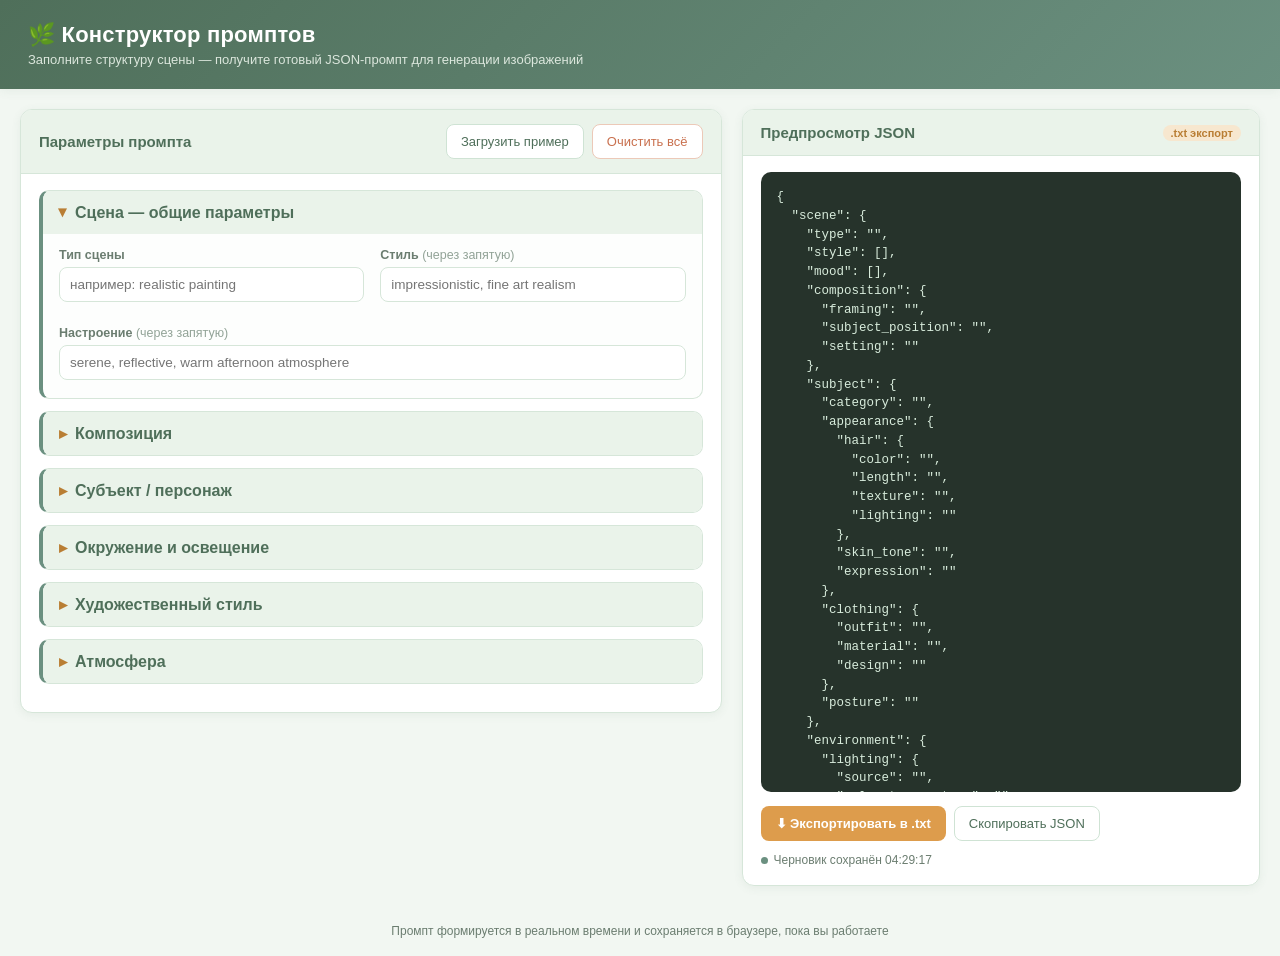
==== index.html @ dfffb236 "Добавить дашборд-конструктор промптов с экспортом в JSON/txt Одностраничное приложение на HTML/CSS/J" ====
<!DOCTYPE html>
<html lang="ru">
<head>
<meta charset="UTF-8">
<meta name="viewport" content="width=device-width, initial-scale=1.0">
<title>Конструктор промптов</title>
<style>
  :root{
    --bg: #f2f7f2;
    --surface: #ffffff;
    --surface-soft: #eaf3ea;
    --border: #d6e6d9;
    --text: #2c3a30;
    --text-muted: #6b7d70;
    --primary: #6b9080;
    --primary-dark: #4f6f5a;
    --primary-light: #cfe3d4;
    --accent: #dd9c4c;
    --accent-dark: #b97e34;
    --accent-soft: #f7e7cf;
    --danger: #c9714f;
    --radius: 12px;
    --shadow: 0 2px 10px rgba(79, 111, 90, 0.08);
  }
  *{ box-sizing: border-box; }
  body{
    margin:0;
    font-family: "Segoe UI", "PT Sans", Arial, sans-serif;
    background: var(--bg);
    color: var(--text);
    min-height:100vh;
    padding: 0;
  }
  header{
    background: linear-gradient(135deg, var(--primary-dark), var(--primary));
    color:#fff;
    padding: 22px 28px;
    box-shadow: var(--shadow);
  }
  header h1{
    margin:0 0 4px 0;
    font-size: 22px;
    font-weight: 600;
    letter-spacing: 0.2px;
  }
  header p{
    margin:0;
    font-size: 13px;
    color: #eaf3ea;
    opacity: 0.9;
  }
  .layout{
    display:grid;
    grid-template-columns: 1.15fr 0.85fr;
    gap: 20px;
    padding: 20px;
    max-width: 1400px;
    margin: 0 auto;
    align-items: start;
  }
  @media (max-width: 900px){
    .layout{ grid-template-columns: 1fr; }
  }
  .panel{
    background: var(--surface);
    border-radius: var(--radius);
    box-shadow: var(--shadow);
    border: 1px solid var(--border);
    overflow: hidden;
  }
  .panel-header{
    padding: 14px 18px;
    background: var(--surface-soft);
    border-bottom: 1px solid var(--border);
    display:flex;
    justify-content: space-between;
    align-items:center;
    gap: 10px;
    flex-wrap: wrap;
  }
  .panel-header h2{
    margin:0;
    font-size: 15px;
    color: var(--primary-dark);
  }
  .panel-body{ padding: 16px 18px; }
  .toolbar{ display:flex; gap:8px; flex-wrap: wrap; }
  button{
    font-family: inherit;
    font-size: 13px;
    border-radius: 8px;
    border: 1px solid transparent;
    padding: 9px 14px;
    cursor: pointer;
    transition: filter 0.15s ease, transform 0.05s ease;
  }
  button:active{ transform: translateY(1px); }
  .btn-primary{
    background: var(--accent);
    color: #fff;
    font-weight: 600;
  }
  .btn-primary:hover{ filter: brightness(1.05); }
  .btn-secondary{
    background: var(--surface);
    color: var(--primary-dark);
    border: 1px solid var(--primary-light);
  }
  .btn-secondary:hover{ background: var(--surface-soft); }
  .btn-danger{
    background: var(--surface);
    color: var(--danger);
    border: 1px solid #ecc9b8;
  }
  .btn-danger:hover{ background: #fbf1ec; }

  details.section{
    border: 1px solid var(--border);
    border-left: 4px solid var(--primary);
    border-radius: 10px;
    margin-bottom: 12px;
    background: #fbfdfb;
    overflow: hidden;
  }
  details.section[open]{ background: #fdfefd; }
  details.section summary{
    cursor: pointer;
    list-style: none;
    padding: 12px 16px;
    font-weight: 600;
    color: var(--primary-dark);
    display:flex;
    align-items:center;
    gap: 8px;
    background: var(--surface-soft);
  }
  details.section summary::-webkit-details-marker{ display:none; }
  details.section summary::before{
    content: "▸";
    display:inline-block;
    transition: transform 0.15s ease;
    color: var(--accent-dark);
  }
  details.section[open] summary::before{ transform: rotate(90deg); }

  .section-body{ padding: 14px 16px 6px 16px; }
  .field-grid{
    display:grid;
    grid-template-columns: 1fr 1fr;
    gap: 12px 16px;
  }
  @media (max-width: 560px){
    .field-grid{ grid-template-columns: 1fr; }
  }
  .field{ display:flex; flex-direction: column; gap: 5px; margin-bottom: 12px; }
  .field.full{ grid-column: 1 / -1; }
  label{
    font-size: 12.5px;
    color: var(--text-muted);
    font-weight: 600;
  }
  label .hint{ font-weight: 400; color: #92a397; }
  input[type="text"], textarea{
    font-family: inherit;
    font-size: 13.5px;
    padding: 9px 10px;
    border-radius: 8px;
    border: 1px solid var(--border);
    background: #fff;
    color: var(--text);
    outline: none;
  }
  input[type="text"]:focus, textarea:focus{
    border-color: var(--primary);
    box-shadow: 0 0 0 3px rgba(107, 144, 128, 0.15);
  }
  textarea{ resize: vertical; min-height: 40px; }

  pre#jsonPreview{
    background: #26332b;
    color: #d8ecdc;
    border-radius: 10px;
    padding: 16px;
    font-size: 12.5px;
    line-height: 1.5;
    max-height: 620px;
    overflow: auto;
    white-space: pre-wrap;
    word-break: break-word;
    margin: 0;
  }
  .status{
    font-size: 12px;
    color: var(--text-muted);
    display:flex;
    align-items:center;
    gap: 6px;
    min-height: 18px;
  }
  .status .dot{
    width:7px; height:7px; border-radius:50%;
    background: var(--primary);
  }
  .sticky-actions{
    position: sticky;
    top: 20px;
  }
  .badge{
    display:inline-block;
    background: var(--accent-soft);
    color: var(--accent-dark);
    font-size: 11px;
    padding: 2px 8px;
    border-radius: 20px;
    font-weight: 600;
  }
  footer{
    text-align:center;
    color: var(--text-muted);
    font-size: 12px;
    padding: 18px;
  }
</style>
</head>
<body>

<header>
  <h1>🌿 Конструктор промптов</h1>
  <p>Заполните структуру сцены — получите готовый JSON-промпт для генерации изображений</p>
</header>

<div class="layout">

  <!-- ЛЕВАЯ ПАНЕЛЬ: ФОРМА -->
  <div class="panel">
    <div class="panel-header">
      <h2>Параметры промпта</h2>
      <div class="toolbar">
        <button class="btn-secondary" id="loadExampleBtn" type="button">Загрузить пример</button>
        <button class="btn-danger" id="clearBtn" type="button">Очистить всё</button>
      </div>
    </div>
    <div class="panel-body" id="formRoot">

      <details class="section" open>
        <summary>Сцена — общие параметры</summary>
        <div class="section-body">
          <div class="field-grid">
            <div class="field">
              <label>Тип сцены</label>
              <input type="text" id="type" placeholder="например: realistic painting">
            </div>
            <div class="field">
              <label>Стиль <span class="hint">(через запятую)</span></label>
              <input type="text" id="style" placeholder="impressionistic, fine art realism">
            </div>
            <div class="field full">
              <label>Настроение <span class="hint">(через запятую)</span></label>
              <input type="text" id="mood" placeholder="serene, reflective, warm afternoon atmosphere">
            </div>
          </div>
        </div>
      </details>

      <details class="section">
        <summary>Композиция</summary>
        <div class="section-body">
          <div class="field-grid">
            <div class="field">
              <label>Кадрирование (framing)</label>
              <input type="text" id="comp_framing" placeholder="full figure in balanced composition">
            </div>
            <div class="field">
              <label>Положение объекта</label>
              <input type="text" id="comp_position" placeholder="left side of the image">
            </div>
            <div class="field full">
              <label>Место действия (setting)</label>
              <input type="text" id="comp_setting" placeholder="stone stairway illuminated by gentle sunlight">
            </div>
          </div>
        </div>
      </details>

      <details class="section">
        <summary>Субъект / персонаж</summary>
        <div class="section-body">
          <div class="field-grid">
            <div class="field">
              <label>Категория</label>
              <input type="text" id="subj_category" placeholder="adult woman">
            </div>
            <div class="field">
              <label>Поза</label>
              <input type="text" id="subj_posture" placeholder="seated in a relaxed, natural pose">
            </div>

            <div class="field">
              <label>Волосы — цвет</label>
              <input type="text" id="hair_color" placeholder="dark brown">
            </div>
            <div class="field">
              <label>Волосы — длина</label>
              <input type="text" id="hair_length" placeholder="long">
            </div>
            <div class="field">
              <label>Волосы — текстура</label>
              <input type="text" id="hair_texture" placeholder="slightly wavy">
            </div>
            <div class="field">
              <label>Волосы — освещение</label>
              <input type="text" id="hair_lighting" placeholder="subtle rim light">
            </div>

            <div class="field">
              <label>Тон кожи</label>
              <input type="text" id="skin_tone" placeholder="fair and softly lit">
            </div>
            <div class="field">
              <label>Выражение лица</label>
              <input type="text" id="expression" placeholder="calm, thoughtful">
            </div>

            <div class="field">
              <label>Одежда — образ (outfit)</label>
              <input type="text" id="outfit" placeholder="light beige dress">
            </div>
            <div class="field">
              <label>Одежда — материал</label>
              <input type="text" id="material" placeholder="thin fabric with natural texture">
            </div>
            <div class="field full">
              <label>Одежда — дизайн</label>
              <input type="text" id="design" placeholder="simple, everyday style">
            </div>
          </div>
        </div>
      </details>

      <details class="section">
        <summary>Окружение и освещение</summary>
        <div class="section-body">
          <div class="field-grid">
            <div class="field">
              <label>Источник света</label>
              <input type="text" id="light_source" placeholder="natural sunlight">
            </div>
            <div class="field">
              <label>Цветовая температура</label>
              <input type="text" id="light_temp" placeholder="warm golden hue">
            </div>
            <div class="field">
              <label>Время суток</label>
              <input type="text" id="time_of_day" placeholder="late afternoon">
            </div>
            <div class="field">
              <label>Детали света <span class="hint">(через запятую)</span></label>
              <input type="text" id="light_details" placeholder="soft rim lighting, gentle gradients of shadow">
            </div>

            <div class="field">
              <label>Фон — структура</label>
              <input type="text" id="bg_structure" placeholder="textured stone steps">
            </div>
            <div class="field">
              <label>Фон — глубина</label>
              <input type="text" id="bg_depth" placeholder="gradual fade into background light">
            </div>
            <div class="field full">
              <label>Фон — оттенки <span class="hint">(через запятую)</span></label>
              <input type="text" id="bg_tones" placeholder="beige, warm gray, soft tan">
            </div>
          </div>
        </div>
      </details>

      <details class="section">
        <summary>Художественный стиль</summary>
        <div class="section-body">
          <div class="field-grid">
            <div class="field">
              <label>Техника мазка (brushwork)</label>
              <input type="text" id="brushwork" placeholder="impressionistic, soft transitions">
            </div>
            <div class="field">
              <label>Материал (medium)</label>
              <input type="text" id="medium" placeholder="oil on canvas">
            </div>
            <div class="field">
              <label>Фокус</label>
              <input type="text" id="focus" placeholder="interaction of light and atmosphere">
            </div>
            <div class="field">
              <label>Палитра <span class="hint">(через запятую)</span></label>
              <input type="text" id="palette" placeholder="muted gold, warm earth tones">
            </div>
          </div>
        </div>
      </details>

      <details class="section">
        <summary>Атмосфера</summary>
        <div class="section-body">
          <div class="field-grid">
            <div class="field">
              <label>Тональность</label>
              <input type="text" id="atm_tone" placeholder="peaceful observation">
            </div>
            <div class="field">
              <label>Замысел (intent)</label>
              <input type="text" id="atm_intent" placeholder="capture">
            </div>
          </div>
        </div>
      </details>

    </div>
  </div>

  <!-- ПРАВАЯ ПАНЕЛЬ: ПРЕВЬЮ И ЭКСПОРТ -->
  <div class="panel sticky-actions">
    <div class="panel-header">
      <h2>Предпросмотр JSON</h2>
      <span class="badge">.txt экспорт</span>
    </div>
    <div class="panel-body">
      <pre id="jsonPreview">{}</pre>
      <div style="height:14px"></div>
      <div class="toolbar" style="margin-bottom:10px;">
        <button class="btn-primary" id="exportBtn" type="button">⬇ Экспортировать в .txt</button>
        <button class="btn-secondary" id="copyBtn" type="button">Скопировать JSON</button>
      </div>
      <div class="status"><span class="dot"></span><span id="statusText">Черновик сохраняется автоматически</span></div>
    </div>
  </div>

</div>

<footer>Промпт формируется в реальном времени и сохраняется в браузере, пока вы работаете</footer>

<script>
  const STORAGE_KEY = "prompt_maker_draft_v1";

  const fieldIds = [
    "type","style","mood",
    "comp_framing","comp_position","comp_setting",
    "subj_category","subj_posture",
    "hair_color","hair_length","hair_texture","hair_lighting",
    "skin_tone","expression",
    "outfit","material","design",
    "light_source","light_temp","time_of_day","light_details",
    "bg_structure","bg_depth","bg_tones",
    "brushwork","medium","focus","palette",
    "atm_tone","atm_intent"
  ];

  const listFields = new Set([
    "style","mood","light_details","bg_tones","palette"
  ]);

  function splitList(value){
    return value.split(",").map(s => s.trim()).filter(s => s.length > 0);
  }

  function val(id){
    return document.getElementById(id).value.trim();
  }

  function buildPrompt(){
    const scene = {
      type: val("type"),
      style: splitList(val("style")),
      mood: splitList(val("mood")),
      composition: {
        framing: val("comp_framing"),
        subject_position: val("comp_position"),
        setting: val("comp_setting")
      },
      subject: {
        category: val("subj_category"),
        appearance: {
          hair: {
            color: val("hair_color"),
            length: val("hair_length"),
            texture: val("hair_texture"),
            lighting: val("hair_lighting")
          },
          skin_tone: val("skin_tone"),
          expression: val("expression")
        },
        clothing: {
          outfit: val("outfit"),
          material: val("material"),
          design: val("design")
        },
        posture: val("subj_posture")
      },
      environment: {
        lighting: {
          source: val("light_source"),
          color_temperature: val("light_temp"),
          time_of_day: val("time_of_day"),
          details: splitList(val("light_details"))
        },
        background: {
          structure: val("bg_structure"),
          tones: splitList(val("bg_tones")),
          depth: val("bg_depth")
        }
      },
      artistry: {
        brushwork: val("brushwork"),
        medium: val("medium"),
        focus: val("focus"),
        palette: splitList(val("palette"))
      },
      atmosphere: {
        tone: val("atm_tone"),
        intent: val("atm_intent")
      }
    };
    return { scene };
  }

  function updatePreview(){
    const data = buildPrompt();
    document.getElementById("jsonPreview").textContent = JSON.stringify(data, null, 2);
    saveDraft();
  }

  function saveDraft(){
    const draft = {};
    fieldIds.forEach(id => { draft[id] = document.getElementById(id).value; });
    try{
      localStorage.setItem(STORAGE_KEY, JSON.stringify(draft));
      document.getElementById("statusText").textContent = "Черновик сохранён " + new Date().toLocaleTimeString("ru-RU");
    }catch(e){
      document.getElementById("statusText").textContent = "Не удалось сохранить черновик";
    }
  }

  function loadDraft(){
    try{
      const raw = localStorage.getItem(STORAGE_KEY);
      if(!raw) return;
      const draft = JSON.parse(raw);
      fieldIds.forEach(id => {
        if(draft[id] !== undefined) document.getElementById(id).value = draft[id];
      });
    }catch(e){ /* игнорируем повреждённый черновик */ }
  }

  const exampleData = {
    type: "realistic painting",
    style: "impressionistic, soft color palette, fine art realism",
    mood: "serene, reflective, warm afternoon atmosphere",
    comp_framing: "full figure in balanced composition",
    comp_position: "left side of the image",
    comp_setting: "stone stairway illuminated by gentle sunlight",
    subj_category: "adult woman",
    subj_posture: "seated in a relaxed, natural pose with feet resting on the step",
    hair_color: "dark brown",
    hair_length: "long",
    hair_texture: "slightly wavy",
    hair_lighting: "subtle rim light",
    skin_tone: "fair and softly lit",
    expression: "calm, thoughtful",
    outfit: "light beige dress",
    material: "thin fabric with natural texture",
    design: "simple, everyday style",
    light_source: "natural sunlight",
    light_temp: "warm golden hue",
    time_of_day: "late afternoon",
    light_details: "soft rim lighting, gentle gradients of shadow",
    bg_structure: "textured stone steps",
    bg_depth: "gradual fade into background light",
    bg_tones: "beige, warm gray, soft tan",
    brushwork: "impressionistic, soft transitions",
    medium: "oil on canvas",
    focus: "interaction of light and atmosphere",
    palette: "muted gold, warm earth tones, soft beige highlights",
    atm_tone: "peaceful observation",
    atm_intent: "capture"
  };

  document.getElementById("loadExampleBtn").addEventListener("click", () => {
    fieldIds.forEach(id => {
      document.getElementById(id).value = exampleData[id] || "";
    });
    updatePreview();
  });

  document.getElementById("clearBtn").addEventListener("click", () => {
    if(!confirm("Очистить все поля формы?")) return;
    fieldIds.forEach(id => { document.getElementById(id).value = ""; });
    localStorage.removeItem(STORAGE_KEY);
    updatePreview();
  });

  document.getElementById("exportBtn").addEventListener("click", () => {
    const data = buildPrompt();
    const text = JSON.stringify(data, null, 2);
    const blob = new Blob([text], { type: "text/plain;charset=utf-8" });
    const url = URL.createObjectURL(blob);
    const a = document.createElement("a");
    a.href = url;
    a.download = "prompt.txt";
    document.body.appendChild(a);
    a.click();
    document.body.removeChild(a);
    URL.revokeObjectURL(url);
  });

  document.getElementById("copyBtn").addEventListener("click", async () => {
    const data = buildPrompt();
    const text = JSON.stringify(data, null, 2);
    try{
      await navigator.clipboard.writeText(text);
      document.getElementById("statusText").textContent = "JSON скопирован в буфер обмена";
    }catch(e){
      document.getElementById("statusText").textContent = "Не удалось скопировать — скопируйте вручную";
    }
  });

  fieldIds.forEach(id => {
    document.getElementById(id).addEventListener("input", updatePreview);
  });

  loadDraft();
  updatePreview();
</script>

</body>
</html>
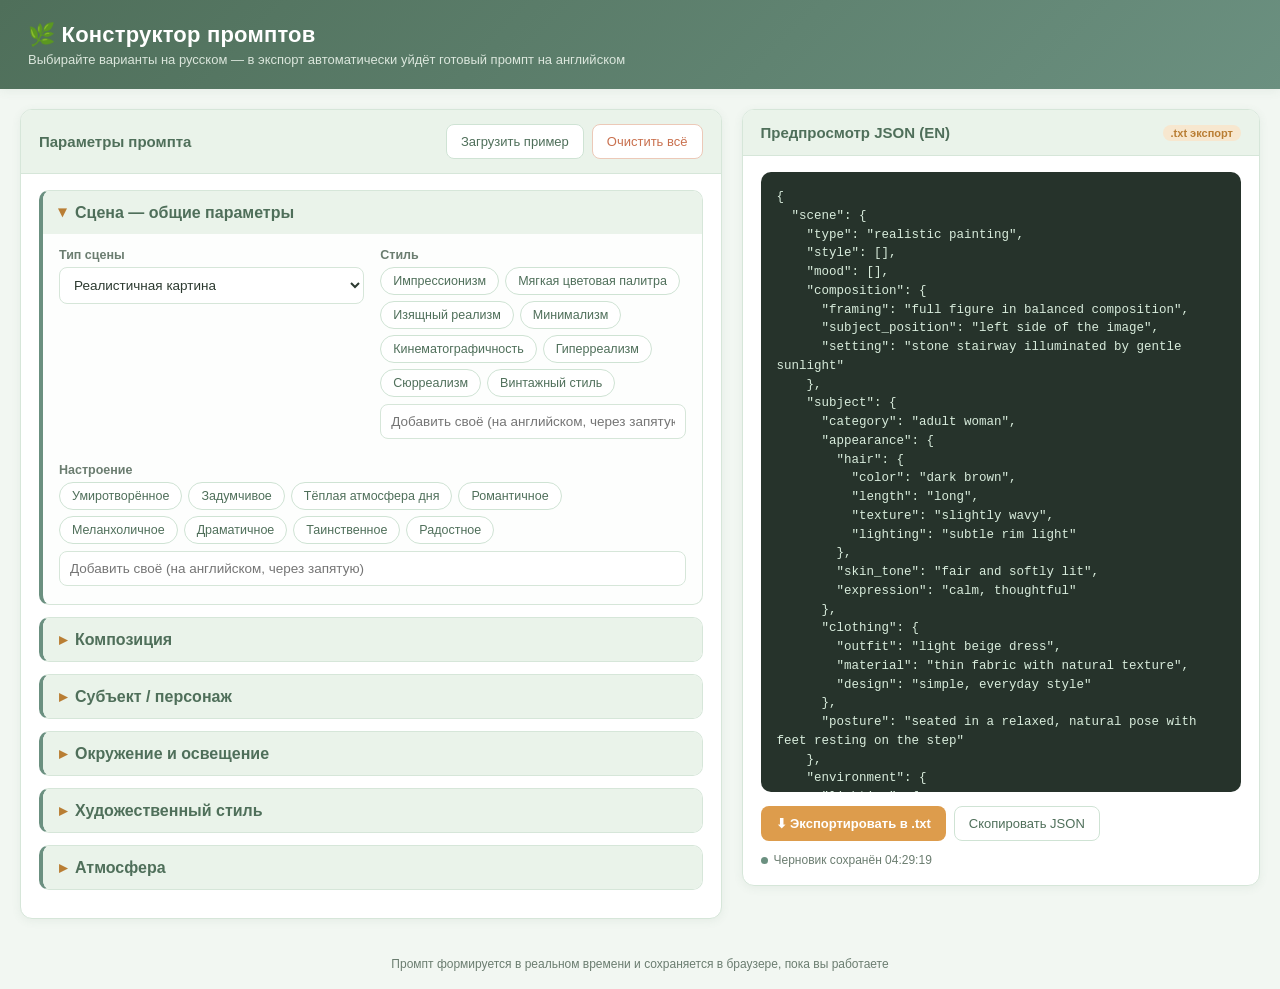
==== commit 520368db: "Заменить текстовые поля на выбор из вариантов с переводом RU->EN Каждое поле теперь выпадающий списо" ====
--- a/index.html
+++ b/index.html
@@ -160,7 +160,7 @@
     font-weight: 600;
   }
   label .hint{ font-weight: 400; color: #92a397; }
-  input[type="text"], textarea{
+  input[type="text"], textarea, select{
     font-family: inherit;
     font-size: 13.5px;
     padding: 9px 10px;
@@ -170,11 +170,43 @@
     color: var(--text);
     outline: none;
   }
-  input[type="text"]:focus, textarea:focus{
+  select{ cursor: pointer; }
+  input[type="text"]:focus, textarea:focus, select:focus{
     border-color: var(--primary);
     box-shadow: 0 0 0 3px rgba(107, 144, 128, 0.15);
   }
   textarea{ resize: vertical; min-height: 40px; }
+  .custom-input{ margin-top: 2px; }
+  .en-tag{
+    font-size: 11px;
+    color: #92a397;
+    font-weight: 400;
+    font-style: italic;
+  }
+
+  .chips{
+    display:flex;
+    flex-wrap: wrap;
+    gap: 6px;
+  }
+  .chip{
+    font-family: inherit;
+    font-size: 12.5px;
+    padding: 6px 12px;
+    border-radius: 20px;
+    border: 1px solid var(--primary-light);
+    background: #fff;
+    color: var(--primary-dark);
+    cursor: pointer;
+    transition: all 0.12s ease;
+  }
+  .chip:hover{ background: var(--surface-soft); }
+  .chip.selected{
+    background: var(--primary);
+    border-color: var(--primary);
+    color: #fff;
+    font-weight: 600;
+  }
 
   pre#jsonPreview{
     background: #26332b;
@@ -226,7 +258,7 @@
 
 <header>
   <h1>🌿 Конструктор промптов</h1>
-  <p>Заполните структуру сцены — получите готовый JSON-промпт для генерации изображений</p>
+  <p>Выбирайте варианты на русском — в экспорт автоматически уйдёт готовый промпт на английском</p>
 </header>
 
 <div class="layout">
@@ -240,187 +272,13 @@
         <button class="btn-danger" id="clearBtn" type="button">Очистить всё</button>
       </div>
     </div>
-    <div class="panel-body" id="formRoot">
-
-      <details class="section" open>
-        <summary>Сцена — общие параметры</summary>
-        <div class="section-body">
-          <div class="field-grid">
-            <div class="field">
-              <label>Тип сцены</label>
-              <input type="text" id="type" placeholder="например: realistic painting">
-            </div>
-            <div class="field">
-              <label>Стиль <span class="hint">(через запятую)</span></label>
-              <input type="text" id="style" placeholder="impressionistic, fine art realism">
-            </div>
-            <div class="field full">
-              <label>Настроение <span class="hint">(через запятую)</span></label>
-              <input type="text" id="mood" placeholder="serene, reflective, warm afternoon atmosphere">
-            </div>
-          </div>
-        </div>
-      </details>
-
-      <details class="section">
-        <summary>Композиция</summary>
-        <div class="section-body">
-          <div class="field-grid">
-            <div class="field">
-              <label>Кадрирование (framing)</label>
-              <input type="text" id="comp_framing" placeholder="full figure in balanced composition">
-            </div>
-            <div class="field">
-              <label>Положение объекта</label>
-              <input type="text" id="comp_position" placeholder="left side of the image">
-            </div>
-            <div class="field full">
-              <label>Место действия (setting)</label>
-              <input type="text" id="comp_setting" placeholder="stone stairway illuminated by gentle sunlight">
-            </div>
-          </div>
-        </div>
-      </details>
-
-      <details class="section">
-        <summary>Субъект / персонаж</summary>
-        <div class="section-body">
-          <div class="field-grid">
-            <div class="field">
-              <label>Категория</label>
-              <input type="text" id="subj_category" placeholder="adult woman">
-            </div>
-            <div class="field">
-              <label>Поза</label>
-              <input type="text" id="subj_posture" placeholder="seated in a relaxed, natural pose">
-            </div>
-
-            <div class="field">
-              <label>Волосы — цвет</label>
-              <input type="text" id="hair_color" placeholder="dark brown">
-            </div>
-            <div class="field">
-              <label>Волосы — длина</label>
-              <input type="text" id="hair_length" placeholder="long">
-            </div>
-            <div class="field">
-              <label>Волосы — текстура</label>
-              <input type="text" id="hair_texture" placeholder="slightly wavy">
-            </div>
-            <div class="field">
-              <label>Волосы — освещение</label>
-              <input type="text" id="hair_lighting" placeholder="subtle rim light">
-            </div>
-
-            <div class="field">
-              <label>Тон кожи</label>
-              <input type="text" id="skin_tone" placeholder="fair and softly lit">
-            </div>
-            <div class="field">
-              <label>Выражение лица</label>
-              <input type="text" id="expression" placeholder="calm, thoughtful">
-            </div>
-
-            <div class="field">
-              <label>Одежда — образ (outfit)</label>
-              <input type="text" id="outfit" placeholder="light beige dress">
-            </div>
-            <div class="field">
-              <label>Одежда — материал</label>
-              <input type="text" id="material" placeholder="thin fabric with natural texture">
-            </div>
-            <div class="field full">
-              <label>Одежда — дизайн</label>
-              <input type="text" id="design" placeholder="simple, everyday style">
-            </div>
-          </div>
-        </div>
-      </details>
-
-      <details class="section">
-        <summary>Окружение и освещение</summary>
-        <div class="section-body">
-          <div class="field-grid">
-            <div class="field">
-              <label>Источник света</label>
-              <input type="text" id="light_source" placeholder="natural sunlight">
-            </div>
-            <div class="field">
-              <label>Цветовая температура</label>
-              <input type="text" id="light_temp" placeholder="warm golden hue">
-            </div>
-            <div class="field">
-              <label>Время суток</label>
-              <input type="text" id="time_of_day" placeholder="late afternoon">
-            </div>
-            <div class="field">
-              <label>Детали света <span class="hint">(через запятую)</span></label>
-              <input type="text" id="light_details" placeholder="soft rim lighting, gentle gradients of shadow">
-            </div>
-
-            <div class="field">
-              <label>Фон — структура</label>
-              <input type="text" id="bg_structure" placeholder="textured stone steps">
-            </div>
-            <div class="field">
-              <label>Фон — глубина</label>
-              <input type="text" id="bg_depth" placeholder="gradual fade into background light">
-            </div>
-            <div class="field full">
-              <label>Фон — оттенки <span class="hint">(через запятую)</span></label>
-              <input type="text" id="bg_tones" placeholder="beige, warm gray, soft tan">
-            </div>
-          </div>
-        </div>
-      </details>
-
-      <details class="section">
-        <summary>Художественный стиль</summary>
-        <div class="section-body">
-          <div class="field-grid">
-            <div class="field">
-              <label>Техника мазка (brushwork)</label>
-              <input type="text" id="brushwork" placeholder="impressionistic, soft transitions">
-            </div>
-            <div class="field">
-              <label>Материал (medium)</label>
-              <input type="text" id="medium" placeholder="oil on canvas">
-            </div>
-            <div class="field">
-              <label>Фокус</label>
-              <input type="text" id="focus" placeholder="interaction of light and atmosphere">
-            </div>
-            <div class="field">
-              <label>Палитра <span class="hint">(через запятую)</span></label>
-              <input type="text" id="palette" placeholder="muted gold, warm earth tones">
-            </div>
-          </div>
-        </div>
-      </details>
-
-      <details class="section">
-        <summary>Атмосфера</summary>
-        <div class="section-body">
-          <div class="field-grid">
-            <div class="field">
-              <label>Тональность</label>
-              <input type="text" id="atm_tone" placeholder="peaceful observation">
-            </div>
-            <div class="field">
-              <label>Замысел (intent)</label>
-              <input type="text" id="atm_intent" placeholder="capture">
-            </div>
-          </div>
-        </div>
-      </details>
-
-    </div>
+    <div class="panel-body" id="formRoot"></div>
   </div>
 
   <!-- ПРАВАЯ ПАНЕЛЬ: ПРЕВЬЮ И ЭКСПОРТ -->
   <div class="panel sticky-actions">
     <div class="panel-header">
-      <h2>Предпросмотр JSON</h2>
+      <h2>Предпросмотр JSON (EN)</h2>
       <span class="badge">.txt экспорт</span>
     </div>
     <div class="panel-body">
@@ -439,84 +297,410 @@
 <footer>Промпт формируется в реальном времени и сохраняется в браузере, пока вы работаете</footer>
 
 <script>
-  const STORAGE_KEY = "prompt_maker_draft_v1";
-
-  const fieldIds = [
-    "type","style","mood",
-    "comp_framing","comp_position","comp_setting",
-    "subj_category","subj_posture",
-    "hair_color","hair_length","hair_texture","hair_lighting",
-    "skin_tone","expression",
-    "outfit","material","design",
-    "light_source","light_temp","time_of_day","light_details",
-    "bg_structure","bg_depth","bg_tones",
-    "brushwork","medium","focus","palette",
-    "atm_tone","atm_intent"
+  const STORAGE_KEY = "prompt_maker_draft_v2";
+  const CUSTOM_VALUE = "__custom__";
+
+  // ---------- Словари: [русский вариант, английское значение] ----------
+  const OPT = {
+    type: [
+      ["Реалистичная картина", "realistic painting"],
+      ["Фотореалистичное фото", "photorealistic photograph"],
+      ["Цифровая иллюстрация", "digital illustration"],
+      ["Концепт-арт", "concept art"],
+      ["Акварельная живопись", "watercolor painting"],
+      ["Аниме-иллюстрация", "anime illustration"],
+      ["Чёрно-белая фотография", "black and white photograph"]
+    ],
+    style: [
+      ["Импрессионизм", "impressionistic"],
+      ["Мягкая цветовая палитра", "soft color palette"],
+      ["Изящный реализм", "fine art realism"],
+      ["Минимализм", "minimalist"],
+      ["Кинематографичность", "cinematic"],
+      ["Гиперреализм", "hyperrealistic"],
+      ["Сюрреализм", "surrealistic"],
+      ["Винтажный стиль", "vintage style"]
+    ],
+    mood: [
+      ["Умиротворённое", "serene"],
+      ["Задумчивое", "reflective"],
+      ["Тёплая атмосфера дня", "warm afternoon atmosphere"],
+      ["Романтичное", "romantic"],
+      ["Меланхоличное", "melancholic"],
+      ["Драматичное", "dramatic"],
+      ["Таинственное", "mysterious"],
+      ["Радостное", "joyful"]
+    ],
+    comp_framing: [
+      ["Фигура целиком, сбалансированная композиция", "full figure in balanced composition"],
+      ["Крупный портретный план", "close-up portrait"],
+      ["Погрудный план", "medium shot, waist-up"],
+      ["Широкий общий план", "wide establishing shot"],
+      ["Вид с высоты птичьего полёта", "bird's-eye view"]
+    ],
+    comp_position: [
+      ["Слева на изображении", "left side of the image"],
+      ["Справа на изображении", "right side of the image"],
+      ["По центру", "centered in the image"],
+      ["На заднем плане", "in the background"]
+    ],
+    comp_setting: [
+      ["Каменная лестница в мягком солнечном свете", "stone stairway illuminated by gentle sunlight"],
+      ["Городская улица на закате", "city street at sunset"],
+      ["Лесная тропа", "forest path"],
+      ["Морской берег", "seaside shore"],
+      ["Уютная комната у окна", "cozy room by the window"],
+      ["Городская крыша ночью", "city rooftop at night"]
+    ],
+    subj_category: [
+      ["Взрослая женщина", "adult woman"],
+      ["Взрослый мужчина", "adult man"],
+      ["Молодая девушка", "young girl"],
+      ["Пожилой человек", "elderly person"],
+      ["Ребёнок", "child"]
+    ],
+    subj_posture: [
+      ["Сидит в расслабленной естественной позе", "seated in a relaxed, natural pose with feet resting on the step"],
+      ["Стоит уверенно", "standing confidently"],
+      ["Идёт неспешно", "walking leisurely"],
+      ["Облокотившись на перила", "leaning against a railing"]
+    ],
+    hair_color: [
+      ["Тёмно-каштановые", "dark brown"],
+      ["Чёрные", "black"],
+      ["Русые", "light brown"],
+      ["Светлые (блонд)", "blonde"],
+      ["Рыжие", "red/ginger"],
+      ["Седые", "gray/silver"]
+    ],
+    hair_length: [
+      ["Длинные", "long"],
+      ["Средней длины", "medium length"],
+      ["Короткие", "short"]
+    ],
+    hair_texture: [
+      ["Слегка волнистые", "slightly wavy"],
+      ["Прямые", "straight"],
+      ["Кудрявые", "curly"],
+      ["Волнистые", "wavy"]
+    ],
+    hair_lighting: [
+      ["Мягкий контровый свет", "subtle rim light"],
+      ["Яркий контровый свет", "strong rim light"],
+      ["Рассеянный свет", "diffused light"]
+    ],
+    skin_tone: [
+      ["Светлая, мягко освещённая", "fair and softly lit"],
+      ["Смуглая", "tanned skin"],
+      ["Оливковая", "olive skin tone"],
+      ["Тёмная", "dark skin tone"]
+    ],
+    expression: [
+      ["Спокойное, задумчивое", "calm, thoughtful"],
+      ["Улыбающееся", "smiling"],
+      ["Серьёзное", "serious"],
+      ["Мечтательное", "dreamy"]
+    ],
+    outfit: [
+      ["Лёгкое бежевое платье", "light beige dress"],
+      ["Повседневная одежда", "casual everyday clothing"],
+      ["Элегантный костюм", "elegant suit"],
+      ["Летнее платье", "summer dress"]
+    ],
+    material: [
+      ["Тонкая ткань с естественной текстурой", "thin fabric with natural texture"],
+      ["Хлопок", "cotton fabric"],
+      ["Шёлк", "silk fabric"],
+      ["Лён", "linen fabric"]
+    ],
+    design: [
+      ["Простой повседневный стиль", "simple, everyday style"],
+      ["Элегантный стиль", "elegant style"],
+      ["Богемный стиль", "bohemian style"]
+    ],
+    light_source: [
+      ["Естественный солнечный свет", "natural sunlight"],
+      ["Искусственное освещение", "artificial lighting"],
+      ["Свет свечи", "candlelight"],
+      ["Лунный свет", "moonlight"]
+    ],
+    light_temp: [
+      ["Тёплый золотистый оттенок", "warm golden hue"],
+      ["Холодный синеватый оттенок", "cool bluish hue"],
+      ["Нейтральный дневной свет", "neutral daylight"]
+    ],
+    time_of_day: [
+      ["Позднее послеобеденное время", "late afternoon"],
+      ["Рассвет", "sunrise"],
+      ["Полдень", "midday"],
+      ["Закат", "sunset"],
+      ["Ночь", "night"]
+    ],
+    light_details: [
+      ["Мягкий контровый свет", "soft rim lighting"],
+      ["Плавные градиенты тени", "gentle gradients of shadow"],
+      ["Световые блики", "light flares"],
+      ["Лёгкая дымка", "soft haze"]
+    ],
+    bg_structure: [
+      ["Текстурные каменные ступени", "textured stone steps"],
+      ["Кирпичная стена", "brick wall"],
+      ["Деревянный забор", "wooden fence"],
+      ["Городской пейзаж", "urban cityscape"]
+    ],
+    bg_depth: [
+      ["Плавное растворение в свете фона", "gradual fade into background light"],
+      ["Сильное размытие фона (боке)", "strong background blur (bokeh)"],
+      ["Чёткий, детализированный фон", "sharply defined background"]
+    ],
+    bg_tones: [
+      ["Бежевый", "beige"],
+      ["Тёплый серый", "warm gray"],
+      ["Мягкий песочный", "soft tan"],
+      ["Тёмно-зелёный", "deep green"],
+      ["Пастельно-голубой", "pastel blue"]
+    ],
+    brushwork: [
+      ["Импрессионистичные, мягкие переходы", "impressionistic, soft transitions"],
+      ["Чёткие, детализированные мазки", "sharp detailed brushstrokes"],
+      ["Экспрессивные широкие мазки", "expressive broad strokes"]
+    ],
+    medium: [
+      ["Масло на холсте", "oil on canvas"],
+      ["Акварель на бумаге", "watercolor on paper"],
+      ["Цифровая живопись", "digital painting"],
+      ["Пастель на бумаге", "pastel on paper"]
+    ],
+    focus: [
+      ["Взаимодействие света и атмосферы", "interaction of light and atmosphere"],
+      ["Эмоциональное выражение персонажа", "emotional expression of the subject"],
+      ["Детали текстуры", "texture details"]
+    ],
+    palette: [
+      ["Приглушённое золото", "muted gold"],
+      ["Тёплые земляные тона", "warm earth tones"],
+      ["Мягкие бежевые блики", "soft beige highlights"],
+      ["Холодные синие тона", "cool blue tones"],
+      ["Насыщенные красные акценты", "rich red accents"]
+    ],
+    atm_tone: [
+      ["Спокойное наблюдение", "peaceful observation"],
+      ["Напряжённое ожидание", "tense anticipation"],
+      ["Ностальгическое настроение", "nostalgic feeling"]
+    ],
+    atm_intent: [
+      ["Запечатлеть момент", "capture"],
+      ["Рассказать историю", "narrate a story"],
+      ["Вызвать эмоцию", "evoke emotion"]
+    ]
+  };
+
+  // ---------- Конфигурация секций и полей ----------
+  const SECTIONS = [
+    { title: "Сцена — общие параметры", open: true, fields: [
+      { id: "type", label: "Тип сцены", kind: "select" },
+      { id: "style", label: "Стиль", kind: "chips" },
+      { id: "mood", label: "Настроение", kind: "chips", full: true }
+    ]},
+    { title: "Композиция", fields: [
+      { id: "comp_framing", label: "Кадрирование" },
+      { id: "comp_position", label: "Положение объекта" },
+      { id: "comp_setting", label: "Место действия", kind: "select", full: true }
+    ]},
+    { title: "Субъект / персонаж", fields: [
+      { id: "subj_category", label: "Категория" },
+      { id: "subj_posture", label: "Поза" },
+      { id: "hair_color", label: "Волосы — цвет" },
+      { id: "hair_length", label: "Волосы — длина" },
+      { id: "hair_texture", label: "Волосы — текстура" },
+      { id: "hair_lighting", label: "Волосы — освещение" },
+      { id: "skin_tone", label: "Тон кожи" },
+      { id: "expression", label: "Выражение лица" },
+      { id: "outfit", label: "Одежда — образ" },
+      { id: "material", label: "Одежда — материал" },
+      { id: "design", label: "Одежда — дизайн", full: true }
+    ]},
+    { title: "Окружение и освещение", fields: [
+      { id: "light_source", label: "Источник света" },
+      { id: "light_temp", label: "Цветовая температура" },
+      { id: "time_of_day", label: "Время суток" },
+      { id: "light_details", label: "Детали света", kind: "chips" },
+      { id: "bg_structure", label: "Фон — структура" },
+      { id: "bg_depth", label: "Фон — глубина" },
+      { id: "bg_tones", label: "Фон — оттенки", kind: "chips", full: true }
+    ]},
+    { title: "Художественный стиль", fields: [
+      { id: "brushwork", label: "Техника мазка" },
+      { id: "medium", label: "Материал (medium)" },
+      { id: "focus", label: "Фокус" },
+      { id: "palette", label: "Палитра", kind: "chips" }
+    ]},
+    { title: "Атмосфера", fields: [
+      { id: "atm_tone", label: "Тональность" },
+      { id: "atm_intent", label: "Замысел" }
+    ]}
   ];
 
-  const listFields = new Set([
-    "style","mood","light_details","bg_tones","palette"
-  ]);
-
-  function splitList(value){
-    return value.split(",").map(s => s.trim()).filter(s => s.length > 0);
-  }
-
-  function val(id){
-    return document.getElementById(id).value.trim();
+  const selectFieldIds = [];
+  const chipFieldIds = [];
+
+  function el(tag, props, children){
+    const node = document.createElement(tag);
+    if(props){
+      Object.keys(props).forEach(k => {
+        if(k === "class") node.className = props[k];
+        else if(k === "text") node.textContent = props[k];
+        else node.setAttribute(k, props[k]);
+      });
+    }
+    (children || []).forEach(c => node.appendChild(c));
+    return node;
+  }
+
+  function buildSelectField(field){
+    const options = OPT[field.id];
+    selectFieldIds.push(field.id);
+
+    const select = el("select", { id: field.id });
+    options.forEach(([ru, en]) => {
+      select.appendChild(el("option", { value: en, text: ru }));
+    });
+    select.appendChild(el("option", { value: CUSTOM_VALUE, text: "Другое (свой вариант)" }));
+
+    const customInput = el("input", {
+      type: "text", id: field.id + "_custom", class: "custom-input",
+      placeholder: "Введите значение на английском", style: "display:none"
+    });
+
+    select.addEventListener("change", () => {
+      customInput.style.display = select.value === CUSTOM_VALUE ? "block" : "none";
+      updatePreview();
+    });
+    customInput.addEventListener("input", updatePreview);
+
+    const wrap = el("div", { class: "field" + (field.full ? " full" : "") }, [
+      el("label", { text: field.label }),
+      select,
+      customInput
+    ]);
+    return wrap;
+  }
+
+  function buildChipsField(field){
+    const options = OPT[field.id];
+    chipFieldIds.push(field.id);
+
+    const chipsBox = el("div", { class: "chips", id: field.id + "_chips" });
+    options.forEach(([ru, en]) => {
+      const chip = el("button", { type: "button", class: "chip", "data-en": en, text: ru });
+      chip.addEventListener("click", () => {
+        chip.classList.toggle("selected");
+        updatePreview();
+      });
+      chipsBox.appendChild(chip);
+    });
+
+    const customInput = el("input", {
+      type: "text", id: field.id + "_custom", class: "custom-input",
+      placeholder: "Добавить своё (на английском, через запятую)"
+    });
+    customInput.addEventListener("input", updatePreview);
+
+    const wrap = el("div", { class: "field" + (field.full ? " full" : "") }, [
+      el("label", { text: field.label }),
+      chipsBox,
+      customInput
+    ]);
+    return wrap;
+  }
+
+  function renderForm(){
+    const root = document.getElementById("formRoot");
+    SECTIONS.forEach(section => {
+      const grid = el("div", { class: "field-grid" });
+      section.fields.forEach(field => {
+        const kind = field.kind || "select";
+        grid.appendChild(kind === "chips" ? buildChipsField(field) : buildSelectField(field));
+      });
+      const details = el("details", { class: "section" }, [
+        el("summary", { text: section.title }),
+        el("div", { class: "section-body" }, [grid])
+      ]);
+      if(section.open) details.setAttribute("open", "");
+      root.appendChild(details);
+    });
+  }
+
+  // ---------- Чтение значений ----------
+  function getSelectValue(id){
+    const select = document.getElementById(id);
+    if(select.value === CUSTOM_VALUE){
+      return document.getElementById(id + "_custom").value.trim();
+    }
+    return select.value;
+  }
+
+  function getChipsValue(id){
+    const chips = document.querySelectorAll("#" + id + "_chips .chip.selected");
+    const values = Array.from(chips).map(c => c.getAttribute("data-en"));
+    const customRaw = document.getElementById(id + "_custom").value.trim();
+    if(customRaw){
+      customRaw.split(",").map(s => s.trim()).filter(Boolean).forEach(v => values.push(v));
+    }
+    return values;
   }
 
   function buildPrompt(){
     const scene = {
-      type: val("type"),
-      style: splitList(val("style")),
-      mood: splitList(val("mood")),
+      type: getSelectValue("type"),
+      style: getChipsValue("style"),
+      mood: getChipsValue("mood"),
       composition: {
-        framing: val("comp_framing"),
-        subject_position: val("comp_position"),
-        setting: val("comp_setting")
+        framing: getSelectValue("comp_framing"),
+        subject_position: getSelectValue("comp_position"),
+        setting: getSelectValue("comp_setting")
       },
       subject: {
-        category: val("subj_category"),
+        category: getSelectValue("subj_category"),
         appearance: {
           hair: {
-            color: val("hair_color"),
-            length: val("hair_length"),
-            texture: val("hair_texture"),
-            lighting: val("hair_lighting")
+            color: getSelectValue("hair_color"),
+            length: getSelectValue("hair_length"),
+            texture: getSelectValue("hair_texture"),
+            lighting: getSelectValue("hair_lighting")
           },
-          skin_tone: val("skin_tone"),
-          expression: val("expression")
+          skin_tone: getSelectValue("skin_tone"),
+          expression: getSelectValue("expression")
         },
         clothing: {
-          outfit: val("outfit"),
-          material: val("material"),
-          design: val("design")
+          outfit: getSelectValue("outfit"),
+          material: getSelectValue("material"),
+          design: getSelectValue("design")
         },
-        posture: val("subj_posture")
+        posture: getSelectValue("subj_posture")
       },
       environment: {
         lighting: {
-          source: val("light_source"),
-          color_temperature: val("light_temp"),
-          time_of_day: val("time_of_day"),
-          details: splitList(val("light_details"))
+          source: getSelectValue("light_source"),
+          color_temperature: getSelectValue("light_temp"),
+          time_of_day: getSelectValue("time_of_day"),
+          details: getChipsValue("light_details")
         },
         background: {
-          structure: val("bg_structure"),
-          tones: splitList(val("bg_tones")),
-          depth: val("bg_depth")
+          structure: getSelectValue("bg_structure"),
+          tones: getChipsValue("bg_tones"),
+          depth: getSelectValue("bg_depth")
         }
       },
       artistry: {
-        brushwork: val("brushwork"),
-        medium: val("medium"),
-        focus: val("focus"),
-        palette: splitList(val("palette"))
+        brushwork: getSelectValue("brushwork"),
+        medium: getSelectValue("medium"),
+        focus: getSelectValue("focus"),
+        palette: getChipsValue("palette")
       },
       atmosphere: {
-        tone: val("atm_tone"),
-        intent: val("atm_intent")
+        tone: getSelectValue("atm_tone"),
+        intent: getSelectValue("atm_intent")
       }
     };
     return { scene };
@@ -528,9 +712,54 @@
     saveDraft();
   }
 
+  // ---------- Установка значений (для примера/черновика) ----------
+  function setSelectByEnValue(id, enValue){
+    const select = document.getElementById(id);
+    const custom = document.getElementById(id + "_custom");
+    const match = Array.from(select.options).find(o => o.value === enValue);
+    if(match){
+      select.value = enValue;
+      custom.style.display = "none";
+      custom.value = "";
+    } else {
+      select.value = CUSTOM_VALUE;
+      custom.style.display = "block";
+      custom.value = enValue || "";
+    }
+  }
+
+  function setChipsByEnValues(id, enValues){
+    const chips = document.querySelectorAll("#" + id + "_chips .chip");
+    const known = new Set(Array.from(chips).map(c => c.getAttribute("data-en")));
+    const leftover = [];
+    chips.forEach(c => c.classList.remove("selected"));
+    (enValues || []).forEach(v => {
+      if(known.has(v)){
+        Array.from(chips).find(c => c.getAttribute("data-en") === v).classList.add("selected");
+      } else if(v){
+        leftover.push(v);
+      }
+    });
+    document.getElementById(id + "_custom").value = leftover.join(", ");
+  }
+
+  // ---------- Черновик в localStorage ----------
   function saveDraft(){
-    const draft = {};
-    fieldIds.forEach(id => { draft[id] = document.getElementById(id).value; });
+    const draft = { selects: {}, chips: {} };
+    selectFieldIds.forEach(id => {
+      draft.selects[id] = {
+        value: document.getElementById(id).value,
+        custom: document.getElementById(id + "_custom").value
+      };
+    });
+    chipFieldIds.forEach(id => {
+      const selected = Array.from(document.querySelectorAll("#" + id + "_chips .chip.selected"))
+        .map(c => c.getAttribute("data-en"));
+      draft.chips[id] = {
+        selected: selected,
+        custom: document.getElementById(id + "_custom").value
+      };
+    });
     try{
       localStorage.setItem(STORAGE_KEY, JSON.stringify(draft));
       document.getElementById("statusText").textContent = "Черновик сохранён " + new Date().toLocaleTimeString("ru-RU");
@@ -544,16 +773,29 @@
       const raw = localStorage.getItem(STORAGE_KEY);
       if(!raw) return;
       const draft = JSON.parse(raw);
-      fieldIds.forEach(id => {
-        if(draft[id] !== undefined) document.getElementById(id).value = draft[id];
+      selectFieldIds.forEach(id => {
+        const saved = draft.selects && draft.selects[id];
+        if(!saved) return;
+        const select = document.getElementById(id);
+        const custom = document.getElementById(id + "_custom");
+        select.value = saved.value || "";
+        custom.value = saved.custom || "";
+        custom.style.display = select.value === CUSTOM_VALUE ? "block" : "none";
+      });
+      chipFieldIds.forEach(id => {
+        const saved = draft.chips && draft.chips[id];
+        if(!saved) return;
+        document.querySelectorAll("#" + id + "_chips .chip").forEach(c => {
+          c.classList.toggle("selected", saved.selected.includes(c.getAttribute("data-en")));
+        });
+        document.getElementById(id + "_custom").value = saved.custom || "";
       });
     }catch(e){ /* игнорируем повреждённый черновик */ }
   }
 
-  const exampleData = {
+  // ---------- Пример из исходного файла ----------
+  const exampleSelects = {
     type: "realistic painting",
-    style: "impressionistic, soft color palette, fine art realism",
-    mood: "serene, reflective, warm afternoon atmosphere",
     comp_framing: "full figure in balanced composition",
     comp_position: "left side of the image",
     comp_setting: "stone stairway illuminated by gentle sunlight",
@@ -571,30 +813,52 @@
     light_source: "natural sunlight",
     light_temp: "warm golden hue",
     time_of_day: "late afternoon",
-    light_details: "soft rim lighting, gentle gradients of shadow",
     bg_structure: "textured stone steps",
     bg_depth: "gradual fade into background light",
-    bg_tones: "beige, warm gray, soft tan",
     brushwork: "impressionistic, soft transitions",
     medium: "oil on canvas",
     focus: "interaction of light and atmosphere",
-    palette: "muted gold, warm earth tones, soft beige highlights",
     atm_tone: "peaceful observation",
     atm_intent: "capture"
   };
 
-  document.getElementById("loadExampleBtn").addEventListener("click", () => {
-    fieldIds.forEach(id => {
-      document.getElementById(id).value = exampleData[id] || "";
-    });
+  const exampleChips = {
+    style: ["impressionistic", "soft color palette", "fine art realism"],
+    mood: ["serene", "reflective", "warm afternoon atmosphere"],
+    light_details: ["soft rim lighting", "gentle gradients of shadow"],
+    bg_tones: ["beige", "warm gray", "soft tan"],
+    palette: ["muted gold", "warm earth tones", "soft beige highlights"]
+  };
+
+  function loadExample(){
+    selectFieldIds.forEach(id => setSelectByEnValue(id, exampleSelects[id] || ""));
+    chipFieldIds.forEach(id => setChipsByEnValues(id, exampleChips[id] || []));
     updatePreview();
-  });
+  }
+
+  function clearAll(){
+    selectFieldIds.forEach(id => {
+      document.getElementById(id).value = OPT[id][0][1];
+      const custom = document.getElementById(id + "_custom");
+      custom.value = "";
+      custom.style.display = "none";
+    });
+    chipFieldIds.forEach(id => {
+      document.querySelectorAll("#" + id + "_chips .chip").forEach(c => c.classList.remove("selected"));
+      document.getElementById(id + "_custom").value = "";
+    });
+    localStorage.removeItem(STORAGE_KEY);
+    updatePreview();
+  }
+
+  // ---------- Инициализация ----------
+  renderForm();
+
+  document.getElementById("loadExampleBtn").addEventListener("click", loadExample);
 
   document.getElementById("clearBtn").addEventListener("click", () => {
     if(!confirm("Очистить все поля формы?")) return;
-    fieldIds.forEach(id => { document.getElementById(id).value = ""; });
-    localStorage.removeItem(STORAGE_KEY);
-    updatePreview();
+    clearAll();
   });
 
   document.getElementById("exportBtn").addEventListener("click", () => {
@@ -622,10 +886,6 @@
     }
   });
 
-  fieldIds.forEach(id => {
-    document.getElementById(id).addEventListener("input", updatePreview);
-  });
-
   loadDraft();
   updatePreview();
 </script>
